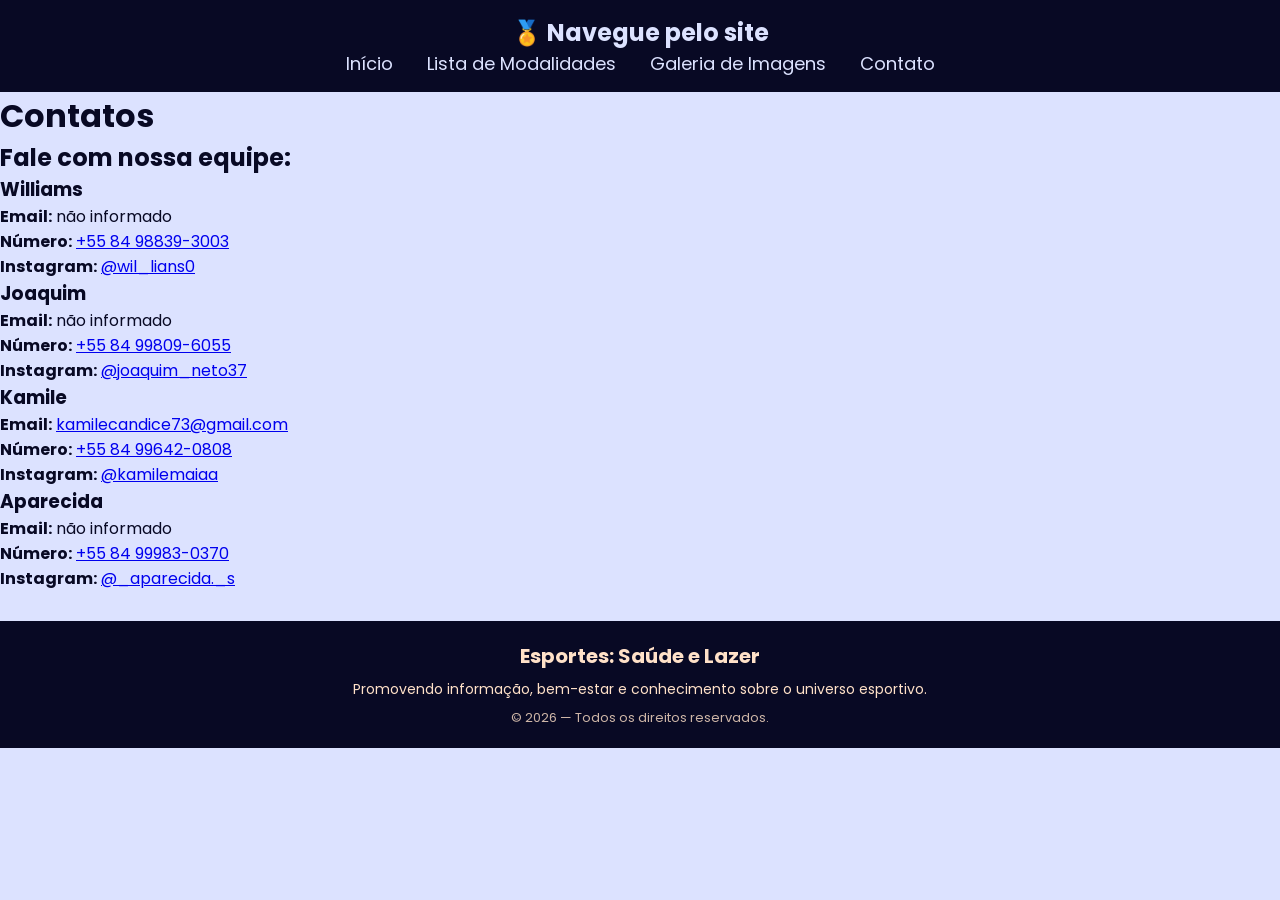
==== contato.html @ c4db6ce6 "Atualizar o contato.html" ====
<!DOCTYPE html>
<html lang="pt-BR">

<head>
    <meta charset="UTF-8">
    <meta name="viewport" content="width=device-width, initial-scale=1.0">
    <title>Contato - Esportes: Saúde e Lazer</title>
    <link rel="stylesheet" href="styles/index.css">
</head>
<body>
    <nav id="menu">
        <h2>🏅 Navegue pelo site</h2>
        <a href="index.html">Início</a>
        <a href="index.html#lista">Lista de Modalidades</a>
        <a href="galeria.html">Galeria de Imagens</a>
        <a href="contato.html">Contato</a>
    </nav>

    <h1>Contatos</h1>
    <h2>Fale com nossa equipe:</h2>

    <h3>Williams</h3>
    <ul>
        <li><strong>Email:</strong> não informado</li>
        <li><strong>Número:</strong> <a href="https://wa.me/5584988393003">+55 84 98839-3003</a></li>
        <li><strong>Instagram:</strong> <a href="https://instagram.com/wil_lians0" target="_blank" rel="noopener noreferrer">@wil_lians0</a></li>
    </ul>

    <h3>Joaquim</h3>
    <ul>
        <li><strong>Email:</strong> não informado</li>
        <li><strong>Número:</strong> <a href="https://wa.me/5584998096055">+55 84 99809-6055</a></li>
        <li><strong>Instagram:</strong> <a href="https://instagram.com/joaquim_neto37" target="_blank" rel="noopener noreferrer">@joaquim_neto37</a></li>
    </ul>

    <h3>Kamile</h3>
    <ul>
        <li><strong>Email:</strong> <a href="mailto:kamilecandice73@gmail.com">kamilecandice73@gmail.com</a></li>
        <li><strong>Número:</strong> <a href="https://wa.me/5584996420808">+55 84 99642-0808</a></li>
        <li><strong>Instagram:</strong> <a href="https://instagram.com/kamilemaiaa" target="_blank" rel="noopener noreferrer">@kamilemaiaa</a></li>
    </ul>

    <h3>Aparecida</h3>
    <ul>
        <li><strong>Email:</strong> não informado</li>
        <li><strong>Número:</strong> <a href="https://wa.me/5584999830370">+55 84 99983-0370</a></li>
        <li><strong>Instagram:</strong> <a href="https://instagram.com/_aparecida._s" target="_blank" rel="noopener noreferrer">@_aparecida._s</a></li>
    </ul>

    <div id="rodape">
        <p class="titulo-rodape">
            <strong>Esportes: Saúde e Lazer</strong>
        </p>
        <p class="texto-rodape">
            Promovendo informação, bem-estar e conhecimento sobre o universo esportivo.
        </p>
        <p class="copyright">
            © 2026 — Todos os direitos reservados.
        </p>
    </div>
</body>
</html>
---- styles/index.css ----
@import url('https://fonts.googleapis.com/css2?family=Poppins:ital,wght@0,100;0,200;0,300;0,400;0,500;0,600;0,700;0,800;0,900;1,100;1,200;1,300;1,400;1,500;1,600;1,700;1,800;1,900&display=swap');

:root {
    --cor1: rgb(8, 9, 36);       /* Azul-escuro profundo */
    --cor2: rgb(24, 27, 65);     /* Azul-marinho */
    --cor3: rgb(45, 53, 105);    /* Azul-índigo */
    --cor4: rgb(255, 190, 118);  /* Amarelo bem clarinho – complementar */
    --cor5: rgb(255, 225, 200);  /* Pêssego claro – complementar */
    --cor6: rgb(165, 178, 245);  /* Azul pastel */
    --cor7: rgb(220, 226, 255);  /* Branco azulado */
}

* {
    margin: 0;
    padding: 0;
    box-sizing: border-box;
}

body {
    font-family: 'Poppins', sans-serif;
    background-color: var(--cor7);
    color: var(--cor1);
}

#menu {
    background-color: var(--cor1);
    color: var(--cor7);
    text-align: center;
    padding: 15px 0;
}

#menu a {
    color: var(--cor7);
    text-decoration: none;
    margin: 0 15px;
    font-size: 18px;
}

#menu a:hover {
    color: var(--cor4);
}

ul {
    list-style: none;
}

#rodape {
    background-color: var(--cor2);
    color: var(--cor7);
    text-align: center;
    padding: 20px;
    margin-top: 30px;
}

.titulo-rodape {
    font-size: 20px;
    margin-bottom: 8px;
    font-weight: 600;
}

.texto-rodape {
    font-size: 14px;
    margin-bottom: 8px;
}

.copyright {
    font-size: 13px;
    opacity: 0.8;
}
#menu a:hover {
    color: var(--cor3);
}  
ul {
    list-style: none;
}

#rodape {
    background-color: var(--cor1);
    color: var(--cor5);
    text-align: center;
    padding: 20px;
    margin-top: 30px;
}

.titulo-rodape {
    font-size: 20px;
    margin-bottom: 8px;
    font-weight: 600;
}

.texto-rodape {
    font-size: 14px;
    margin-bottom: 8px;
}

.copyright {
    font-size: 13px;
    opacity: 0.8;
}
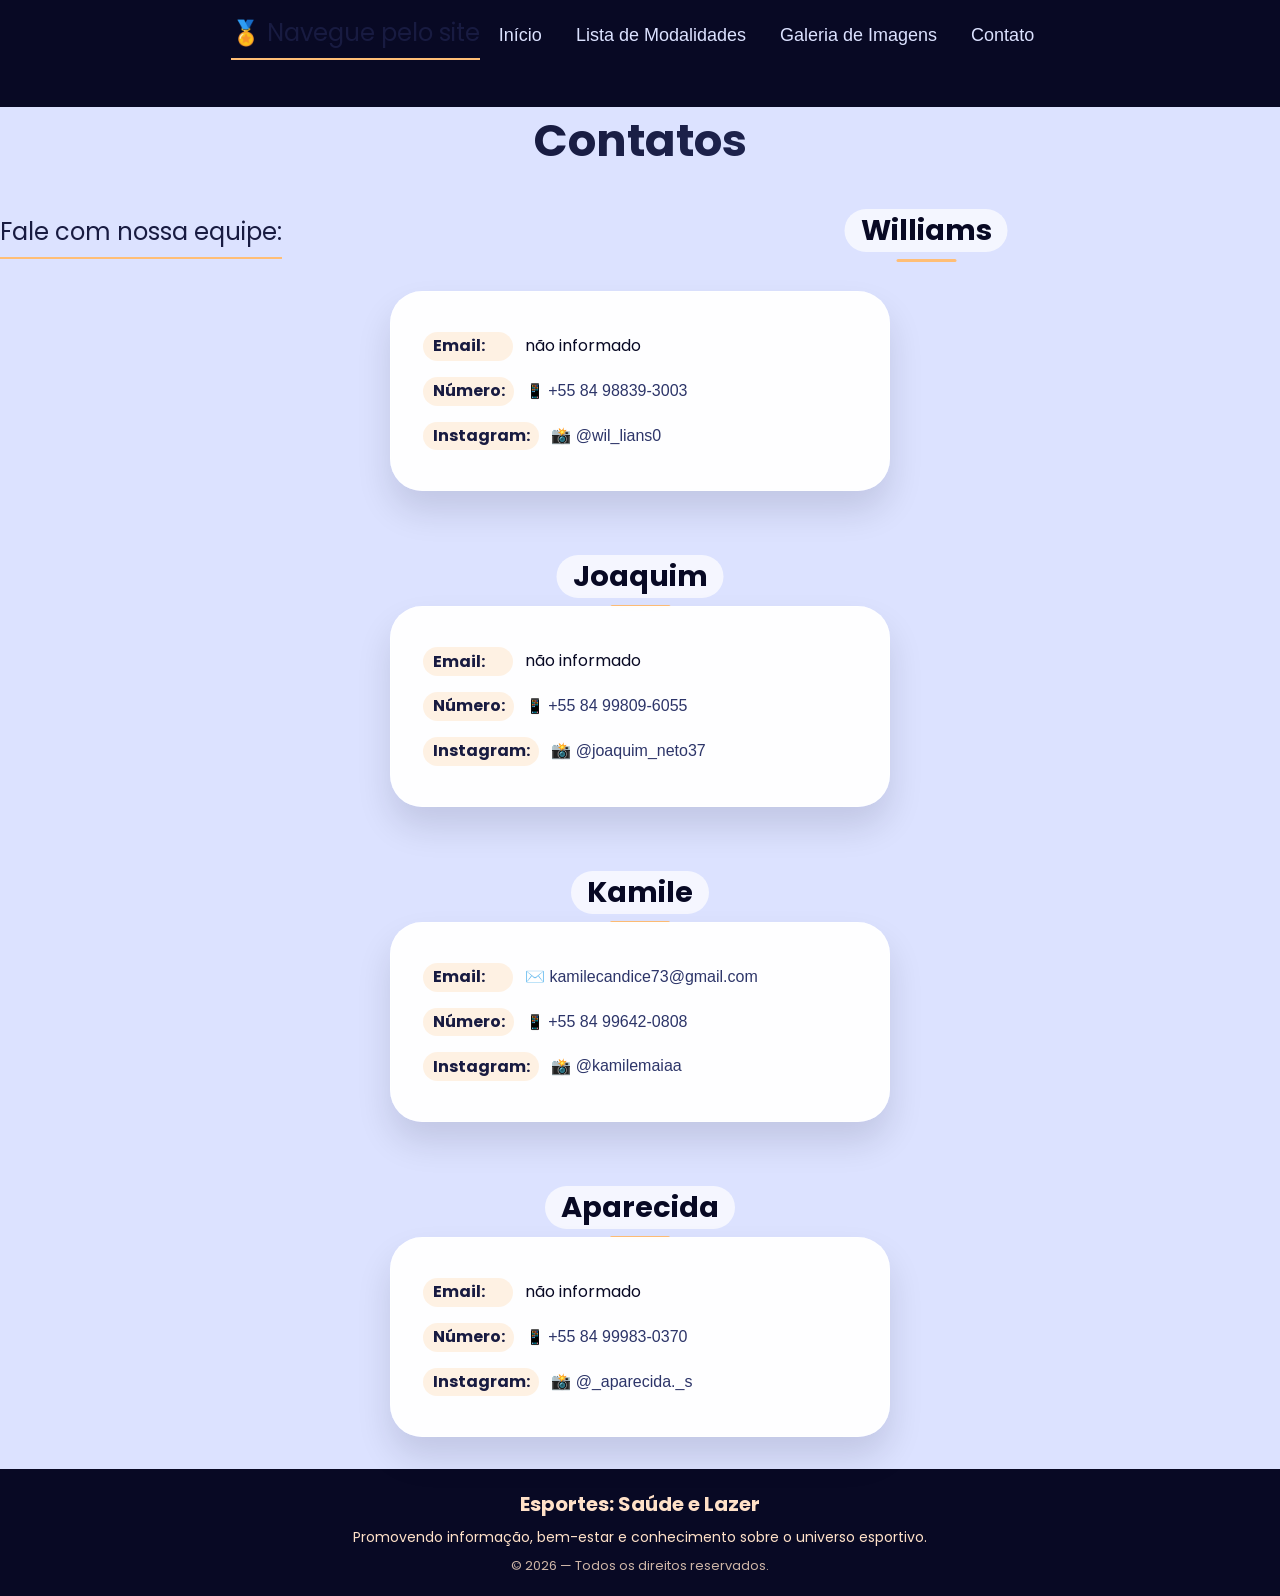
==== commit 38bc89bd: "Atualizar o contato.html" ====
--- a/contato.html
+++ b/contato.html
@@ -6,7 +6,171 @@
     <meta name="viewport" content="width=device-width, initial-scale=1.0">
     <title>Contato - Esportes: Saúde e Lazer</title>
     <link rel="stylesheet" href="styles/index.css">
+    <style>
+        h1 {
+            font-size: 2.8rem;
+            background: linear-gradient(120deg, var(--cor1), var(--cor3));
+            background-clip: text;
+            -webkit-background-clip: text;
+            color: transparent;
+            text-align: center;
+            margin: 0 0 0.2rem 0;
+            padding: 0 1rem;
+        }
+
+        h2 {
+            text-align: center;
+            color: var(--cor2);
+            font-weight: 400;
+            border-bottom: 2px solid var(--cor4);
+            display: inline-block;
+            width: auto;
+            margin: 0 auto 2rem auto;
+            padding-bottom: 0.5rem;
+        }
+
+        h3 {
+            font-size: 1.8rem;
+            margin: 2rem 0 0.5rem 0;
+            color: var(--cor1);
+            position: relative;
+            display: inline-block;
+            left: 50%;
+            transform: translateX(-50%);
+            text-align: center;
+            background: rgba(255, 255, 255, 0.7);
+            padding: 0 1rem;
+            border-radius: 40px;
+        }
+
+        h3::after {
+            content: '';
+            position: absolute;
+            bottom: -10px;
+            left: 50%;
+            transform: translateX(-50%);
+            width: 60px;
+            height: 3px;
+            background: var(--cor4);
+            border-radius: 3px;
+        }
+
+        ul {
+            list-style: none;
+            padding: 1.5rem 2rem;
+            background: rgba(255, 255, 255, 0.95);
+            border-radius: 32px;
+            box-shadow: 0 20px 35px rgba(8, 9, 36, 0.12);
+            transition: all 0.3s ease;
+            margin: 0 auto 2rem auto;
+            max-width: 500px;
+            width: 90%;
+            backdrop-filter: blur(4px);
+            border: 1px solid rgba(255, 255, 255, 0.6);
+        }
+
+        ul:hover {
+            transform: translateY(-6px);
+            box-shadow: 0 28px 40px rgba(8, 9, 36, 0.2);
+            background: white;
+        }
+
+        li {
+            margin: 1rem 0;
+            display: block;
+            font-size: 1rem;
+            line-height: 1.4;
+            word-break: break-word;
+        }
+
+        li strong {
+            min-width: 90px;
+            color: var(--cor2);
+            font-weight: 700;
+            display: inline-block;
+            background: rgba(255, 190, 118, 0.2);
+            padding: 0.2rem 0.6rem;
+            border-radius: 20px;
+            margin-right: 0.5rem;
+        }
+
+        a {
+            text-decoration: none;
+            color: var(--cor3);
+            font-weight: 500;
+            transition: all 0.2s ease;
+            word-break: break-all;
+        }
+
+        li a:hover {
+            color: var(--cor4);
+            text-decoration: underline;
+            text-underline-offset: 4px;
+        }
+
+        a[href*="wa.me"]::before {
+            content: "📱 ";
+            font-size: 0.9rem;
+        }
+
+        a[href*="instagram.com"]::before {
+            content: "📸 ";
+        }
+
+        a[href^="mailto"]::before {
+            content: "✉️ ";
+        }
+
+        li:has(> strong + :not(a)) {
+            opacity: 0.85;
+        }
+
+        @media (max-width: 700px) {
+            h1 {
+                font-size: 2rem;
+            }
+
+            h2 {
+                font-size: 1.3rem;
+                margin-bottom: 1.5rem;
+            }
+
+            h3 {
+                font-size: 1.5rem;
+                margin-top: 1.5rem;
+            }
+
+            ul {
+                width: 85%;
+                padding: 1.2rem;
+            }
+
+            li strong {
+                display: inline-block;
+                min-width: auto;
+                margin-right: 0.8rem;
+                margin-bottom: 0.2rem;
+            }
+
+            li {
+                margin: 0.9rem 0;
+            }
+        }
+
+        @media (max-width: 480px) {
+            ul {
+                width: 92%;
+                padding: 1rem;
+            }
+
+            li strong {
+                display: block;
+                margin-bottom: 0.3rem;
+            }
+        }
+    </style>
 </head>
+
 <body>
     <nav id="menu">
         <h2>🏅 Navegue pelo site</h2>
@@ -59,4 +223,5 @@
         </p>
     </div>
 </body>
+
 </html>
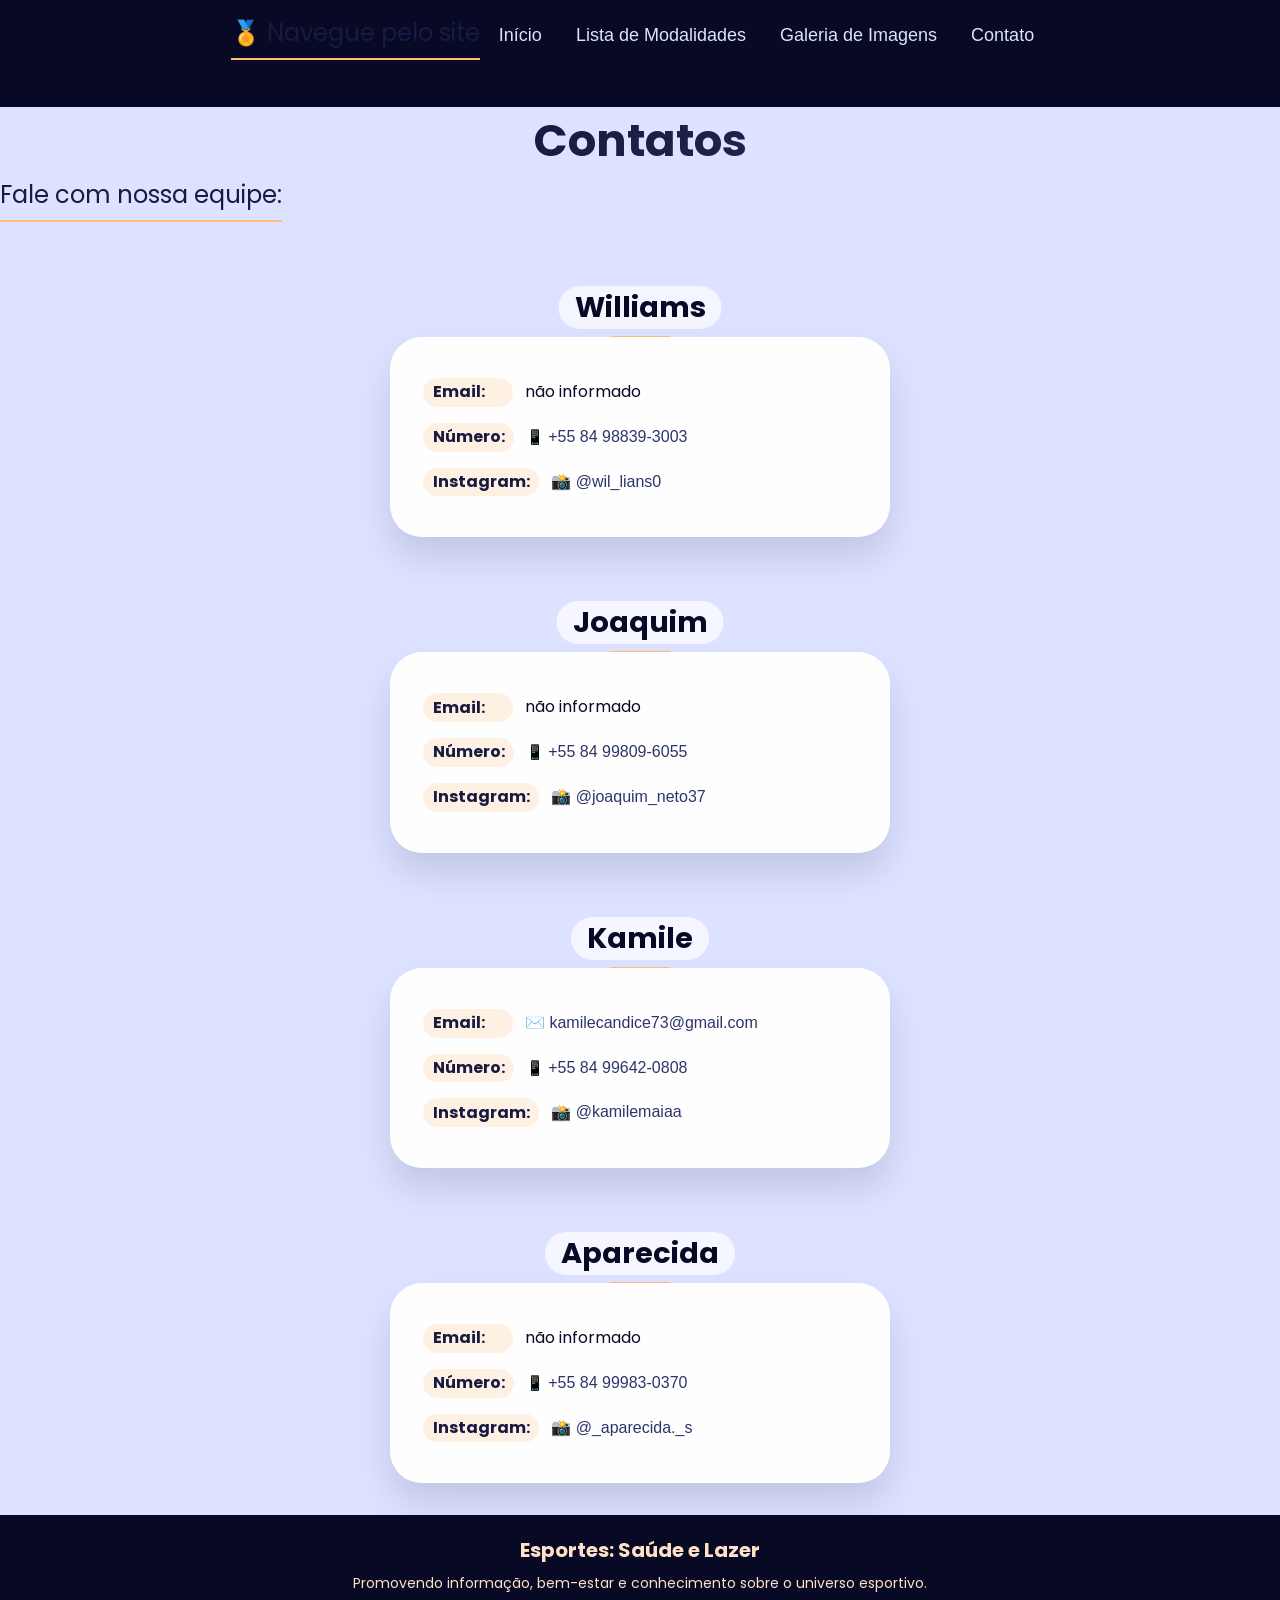
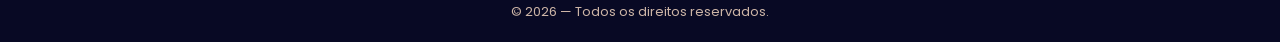
==== commit 0a919525: "Atualizar o contato.html" ====
--- a/contato.html
+++ b/contato.html
@@ -181,7 +181,7 @@
     </nav>
 
     <h1>Contatos</h1>
-    <h2>Fale com nossa equipe:</h2>
+    <h2>Fale com nossa equipe:</h2><br>
 
     <h3>Williams</h3>
     <ul>
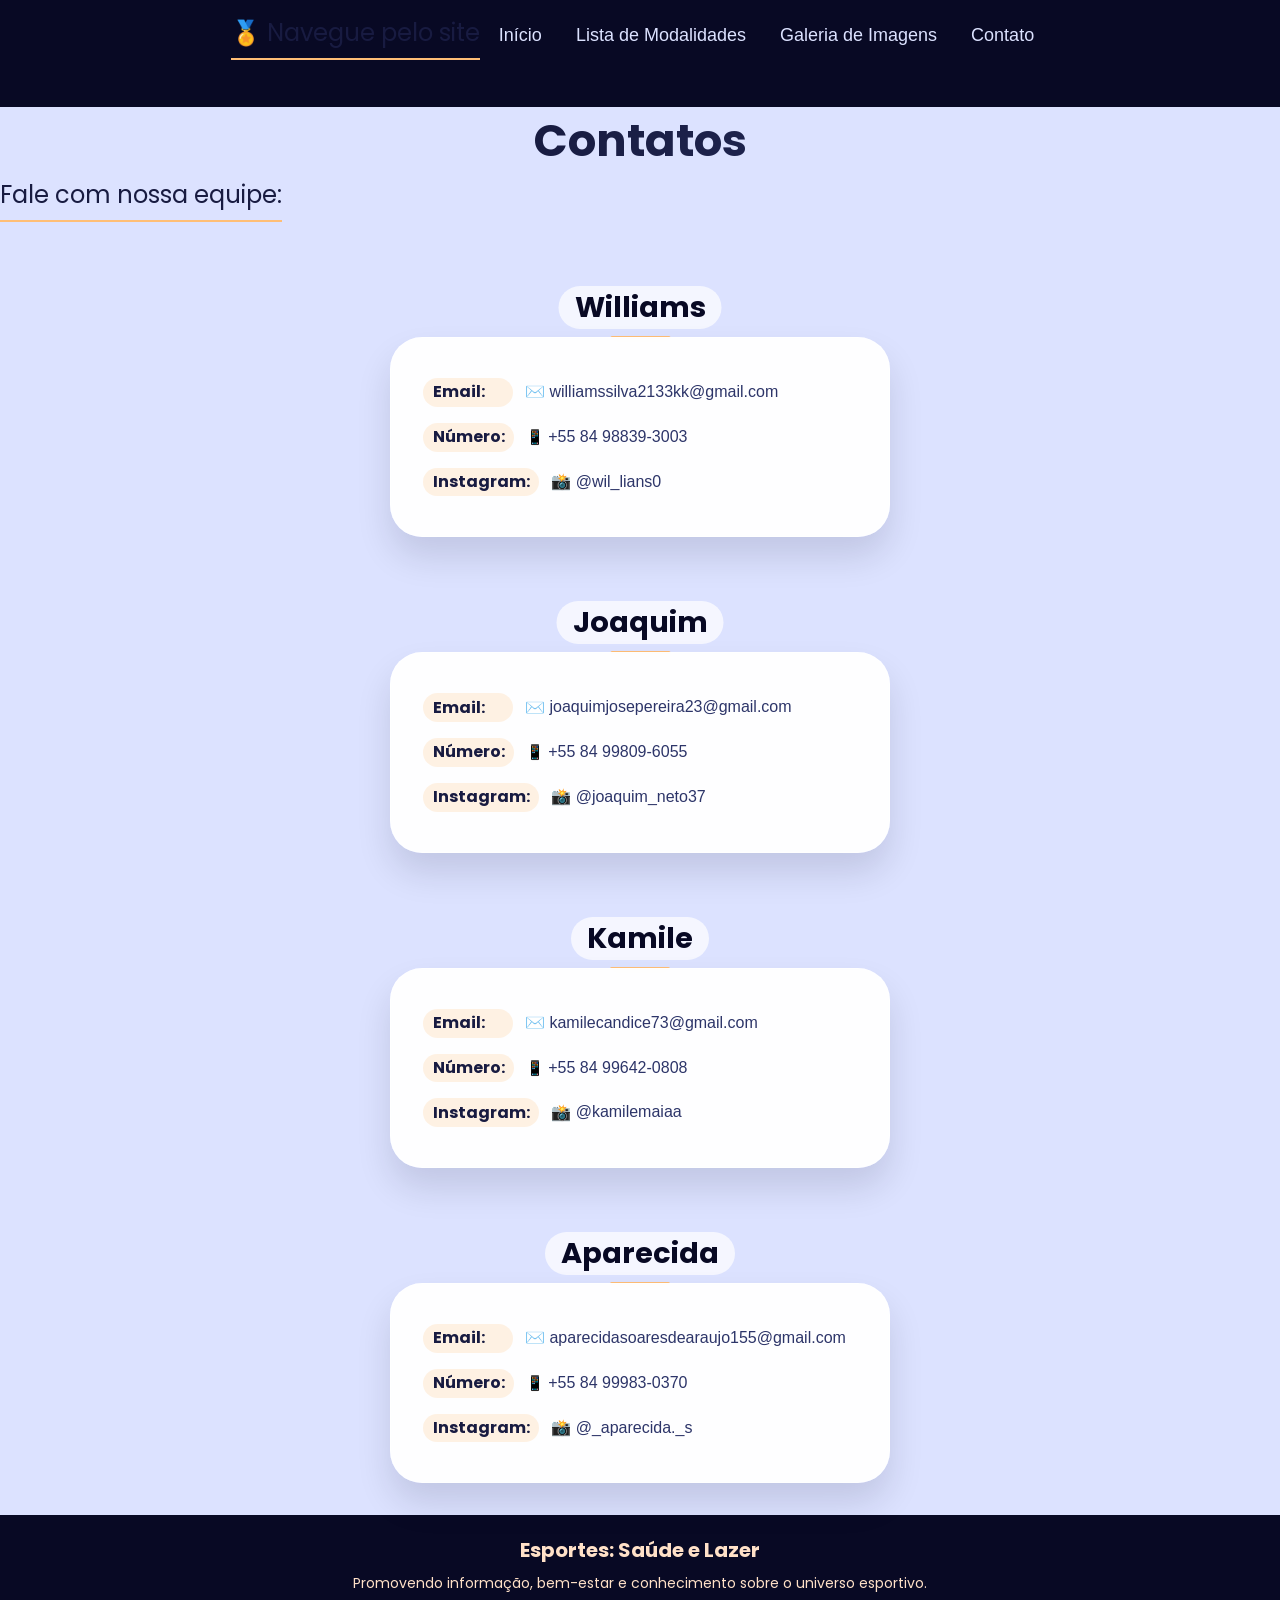
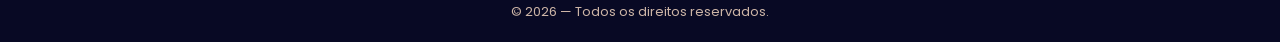
==== commit e623dad4: "Update contato.html" ====
--- a/contato.html
+++ b/contato.html
@@ -185,14 +185,14 @@
 
     <h3>Williams</h3>
     <ul>
-        <li><strong>Email:</strong> não informado</li>
+        <li><strong>Email:</strong> <a href="mailto:williamssilva2133kk@gmail.com">williamssilva2133kk@gmail.com</a></li>
         <li><strong>Número:</strong> <a href="https://wa.me/5584988393003">+55 84 98839-3003</a></li>
         <li><strong>Instagram:</strong> <a href="https://instagram.com/wil_lians0" target="_blank" rel="noopener noreferrer">@wil_lians0</a></li>
     </ul>
 
     <h3>Joaquim</h3>
     <ul>
-        <li><strong>Email:</strong> não informado</li>
+        <li><strong>Email:</strong> <a href="mailto:joaquimjosepereira23@gmail.com">joaquimjosepereira23@gmail.com</a></li>
         <li><strong>Número:</strong> <a href="https://wa.me/5584998096055">+55 84 99809-6055</a></li>
         <li><strong>Instagram:</strong> <a href="https://instagram.com/joaquim_neto37" target="_blank" rel="noopener noreferrer">@joaquim_neto37</a></li>
     </ul>
@@ -206,7 +206,7 @@
 
     <h3>Aparecida</h3>
     <ul>
-        <li><strong>Email:</strong> não informado</li>
+        <li><strong>Email:</strong> <a href="mailto:aparecidasoaresdearaujo155@gmail.com">aparecidasoaresdearaujo155@gmail.com</a></li>
         <li><strong>Número:</strong> <a href="https://wa.me/5584999830370">+55 84 99983-0370</a></li>
         <li><strong>Instagram:</strong> <a href="https://instagram.com/_aparecida._s" target="_blank" rel="noopener noreferrer">@_aparecida._s</a></li>
     </ul>
@@ -224,4 +224,4 @@
     </div>
 </body>
 
-</html>+</html>
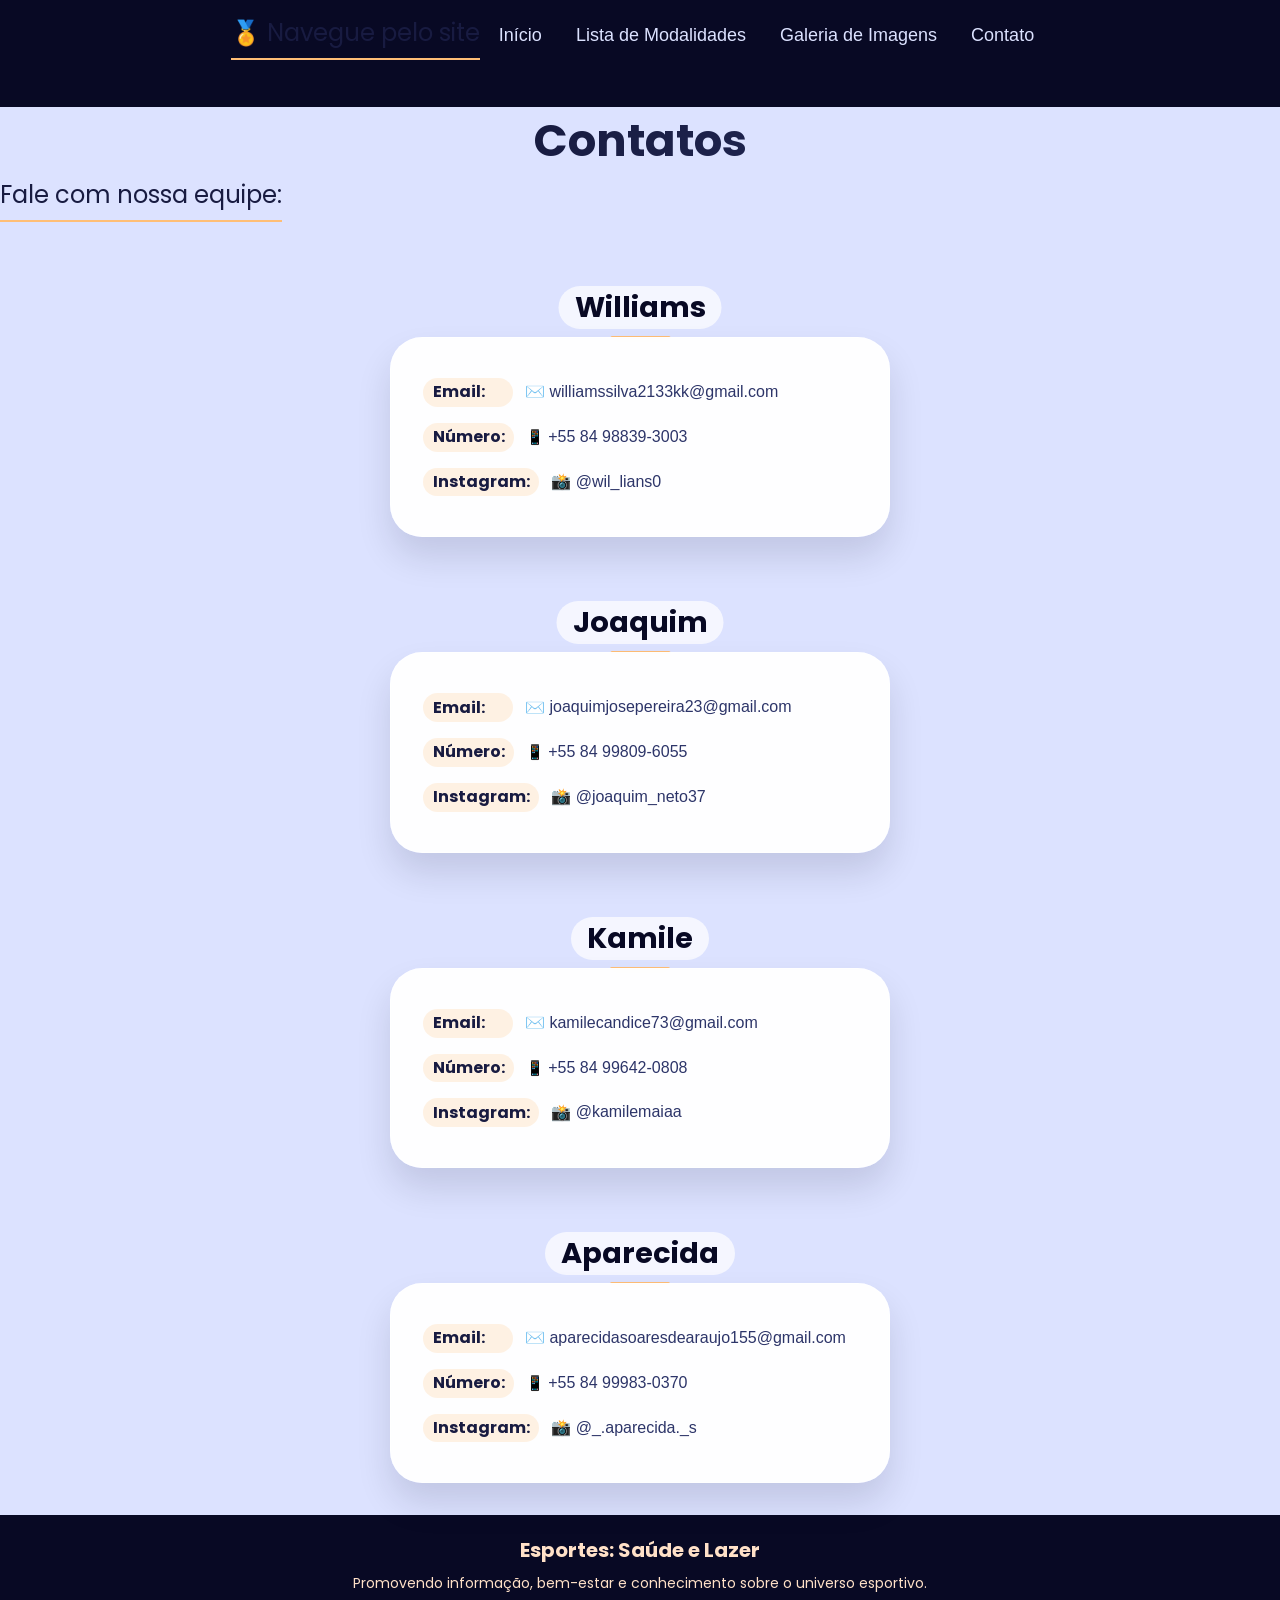
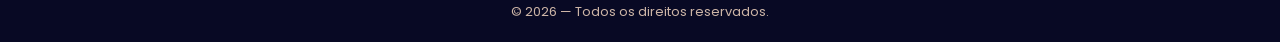
==== commit 9211771a: "Update contato.html" ====
--- a/contato.html
+++ b/contato.html
@@ -208,7 +208,7 @@
     <ul>
         <li><strong>Email:</strong> <a href="mailto:aparecidasoaresdearaujo155@gmail.com">aparecidasoaresdearaujo155@gmail.com</a></li>
         <li><strong>Número:</strong> <a href="https://wa.me/5584999830370">+55 84 99983-0370</a></li>
-        <li><strong>Instagram:</strong> <a href="https://instagram.com/_aparecida._s" target="_blank" rel="noopener noreferrer">@_aparecida._s</a></li>
+        <li><strong>Instagram:</strong> <a href="https://instagram.com/_aparecida._s" target="_blank" rel="noopener noreferrer">@_.aparecida._s</a></li>
     </ul>
 
     <div id="rodape">
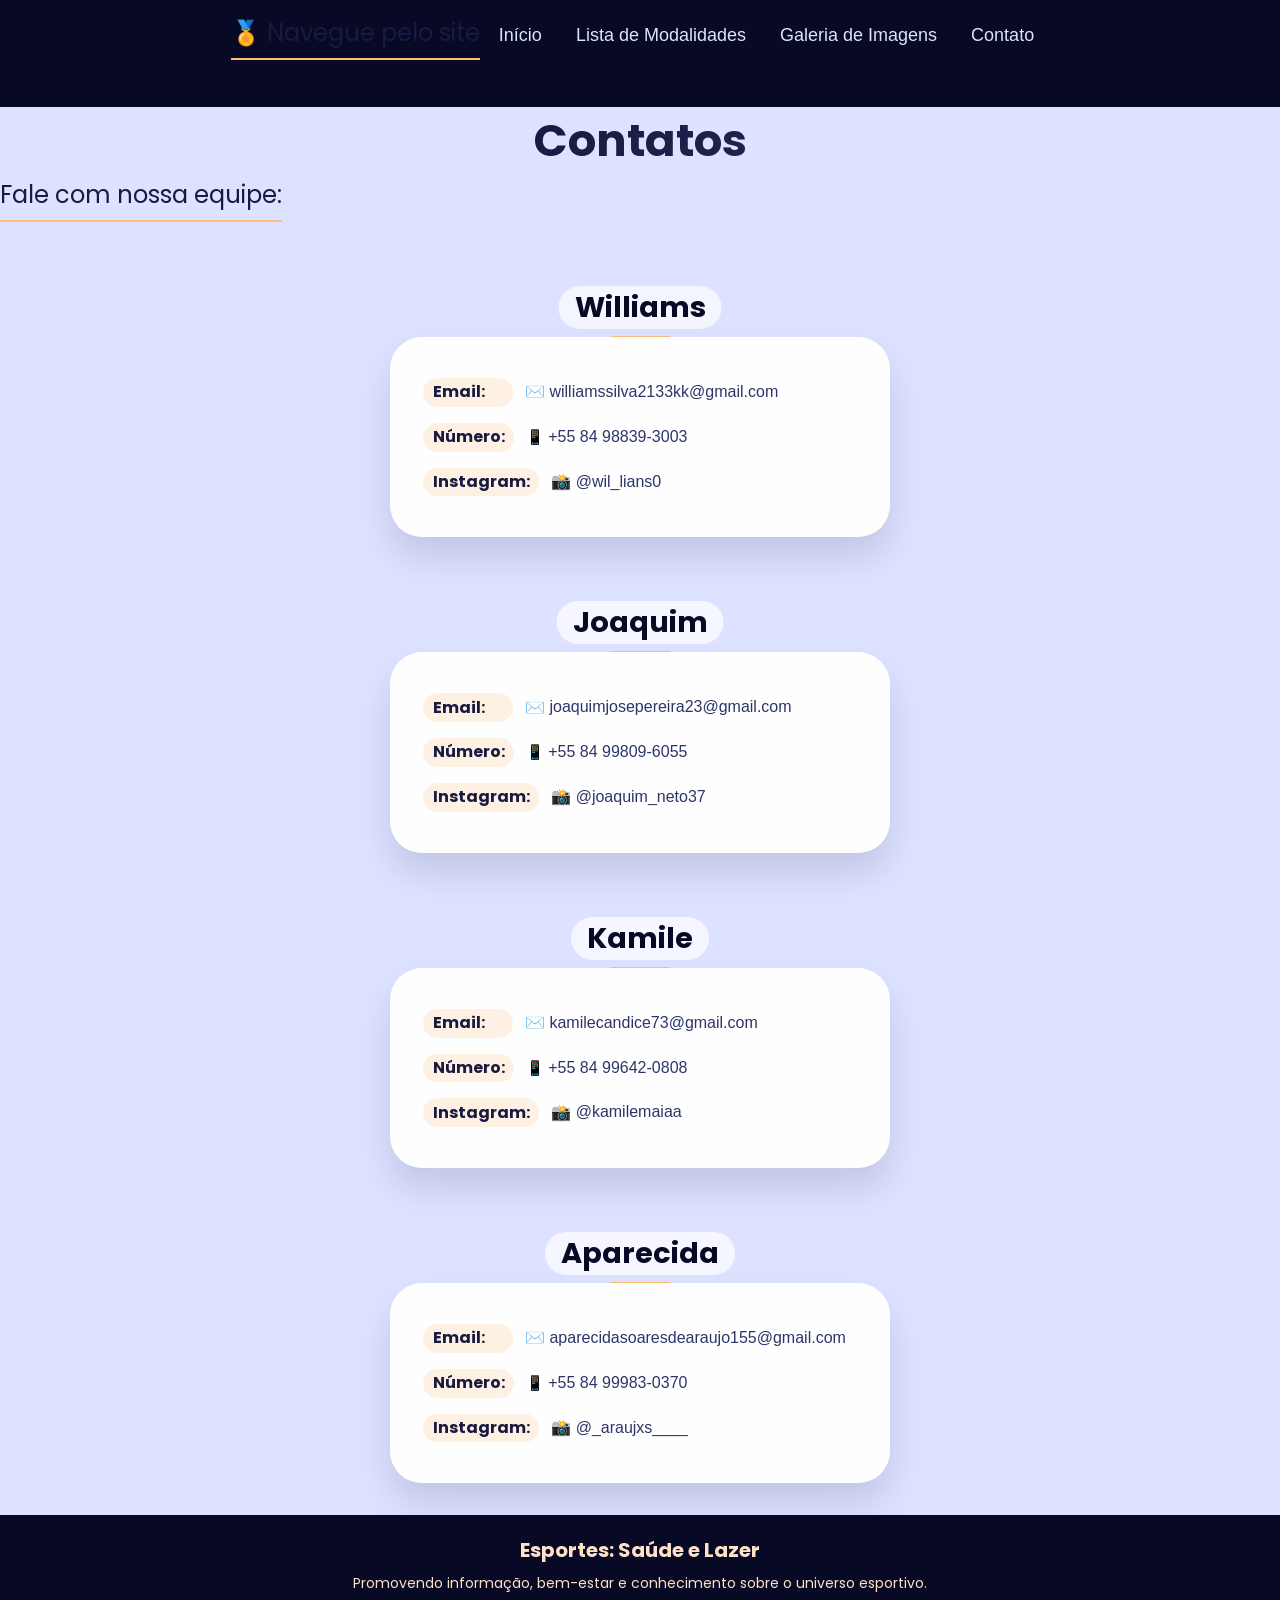
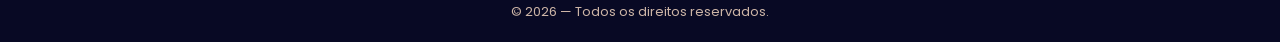
==== commit 7230943d: "Update contato.html" ====
--- a/contato.html
+++ b/contato.html
@@ -208,7 +208,7 @@
     <ul>
         <li><strong>Email:</strong> <a href="mailto:aparecidasoaresdearaujo155@gmail.com">aparecidasoaresdearaujo155@gmail.com</a></li>
         <li><strong>Número:</strong> <a href="https://wa.me/5584999830370">+55 84 99983-0370</a></li>
-        <li><strong>Instagram:</strong> <a href="https://instagram.com/_aparecida._s" target="_blank" rel="noopener noreferrer">@_.aparecida._s</a></li>
+        <li><strong>Instagram:</strong> <a href="https://instagram.com/_araujxs____" target="_blank" rel="noopener noreferrer">@_araujxs____</a></li>
     </ul>
 
     <div id="rodape">
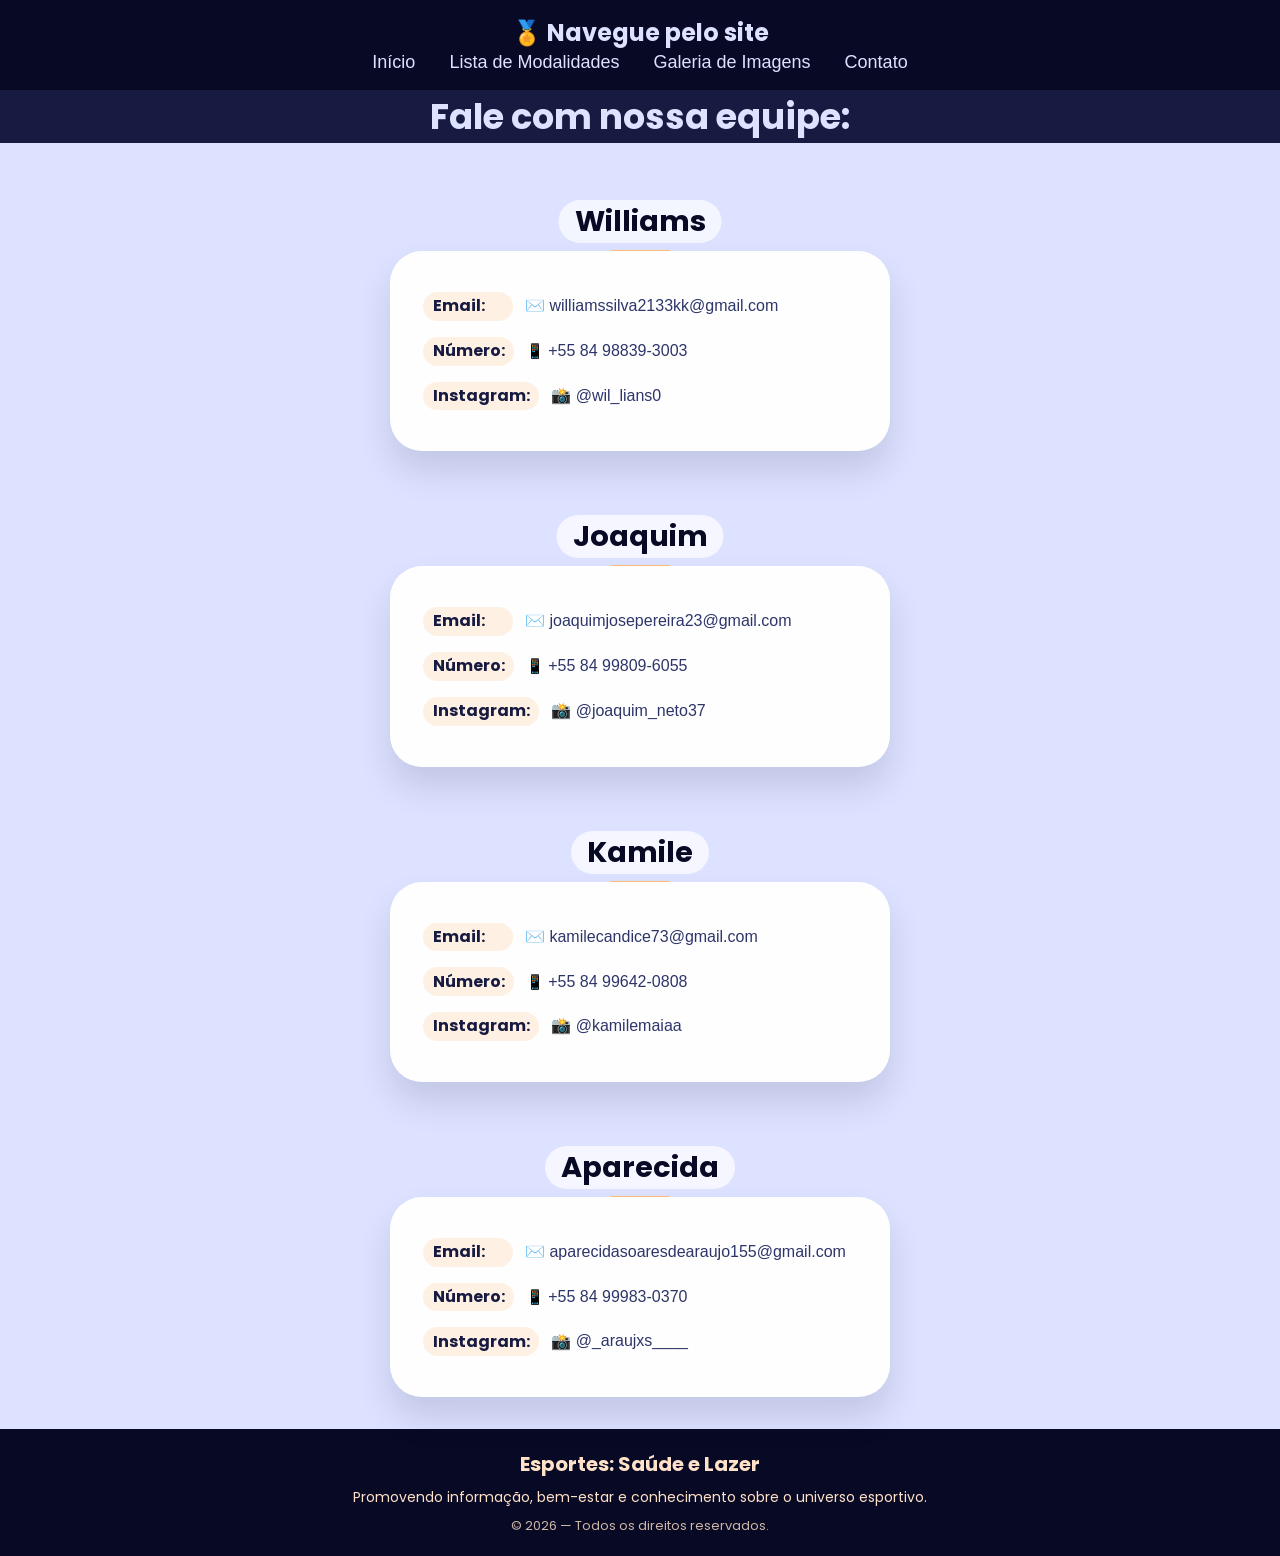
==== commit 8f6f740b: "update contato.html" ====
--- a/contato.html
+++ b/contato.html
@@ -7,28 +7,13 @@
     <title>Contato - Esportes: Saúde e Lazer</title>
     <link rel="stylesheet" href="styles/index.css">
     <style>
-        h1 {
-            font-size: 2.8rem;
-            background: linear-gradient(120deg, var(--cor1), var(--cor3));
-            background-clip: text;
-            -webkit-background-clip: text;
-            color: transparent;
+        #equipe {
+            font-size: 2.2rem;
+            margin: 0px;
+            color: var(--cor7);
+            background-color: var(--cor2);
             text-align: center;
-            margin: 0 0 0.2rem 0;
-            padding: 0 1rem;
-        }
-
-        h2 {
-            text-align: center;
-            color: var(--cor2);
-            font-weight: 400;
-            border-bottom: 2px solid var(--cor4);
-            display: inline-block;
-            width: auto;
-            margin: 0 auto 2rem auto;
-            padding-bottom: 0.5rem;
-        }
-
+        }
         h3 {
             font-size: 1.8rem;
             margin: 2rem 0 0.5rem 0;
@@ -179,9 +164,7 @@
         <a href="galeria.html">Galeria de Imagens</a>
         <a href="contato.html">Contato</a>
     </nav>
-
-    <h1>Contatos</h1>
-    <h2>Fale com nossa equipe:</h2><br>
+    <h1 id="equipe">Fale com nossa equipe:</h1><br>
 
     <h3>Williams</h3>
     <ul>
